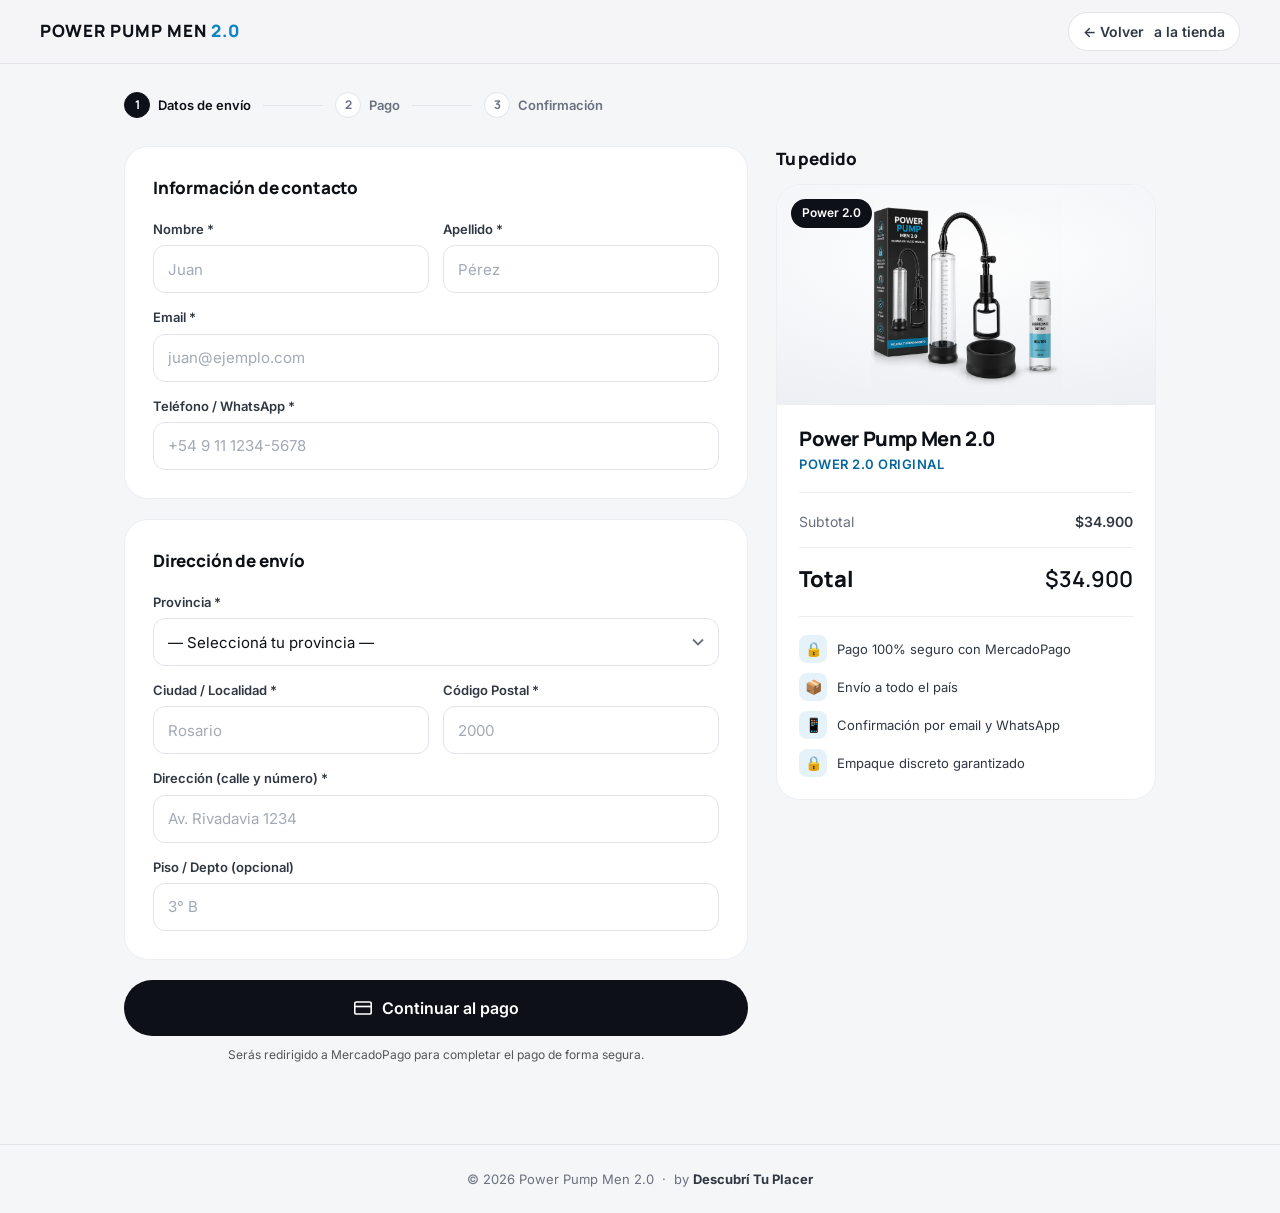
==== checkout.html @ a4ee66e0 "Nueva web Power Pump Men 2.0: diseño limpio con visor 3D - Landing rediseñada en estilo claro, con m" ====
<!DOCTYPE html>
<html lang="es">
<head>
  <meta charset="UTF-8">
  <meta name="viewport" content="width=device-width, initial-scale=1.0">
  <title>Checkout — Power Pump Men 2.0</title>
  <link rel="preconnect" href="https://fonts.googleapis.com">
  <link href="https://fonts.googleapis.com/css2?family=Inter:wght@400;500;600;700&family=Manrope:wght@600;700;800&display=swap" rel="stylesheet">
  <style>
    :root {
      --bg: #F5F6F8;
      --surface: #FFFFFF;
      --ink: #0D1117;
      --ink-2: #2F3742;
      --muted: #69717E;
      --line: #E1E4E9;
      --line-2: #ECEEF1;
      --accent: #0A84C6;
      --accent-ink: #06679C;
      --accent-soft: #E5F2FA;
      --error: #C62828;
      --font-head: 'Manrope', system-ui, -apple-system, 'Segoe UI', sans-serif;
      --font-body: 'Inter', system-ui, -apple-system, 'Segoe UI', sans-serif;
    }

    *, *::before, *::after { box-sizing: border-box; margin: 0; padding: 0; }

    body {
      background: var(--bg);
      color: var(--ink);
      font-family: var(--font-body);
      font-size: 15px;
      line-height: 1.55;
      min-height: 100vh;
      -webkit-font-smoothing: antialiased;
    }
    :focus-visible { outline: 2px solid var(--accent); outline-offset: 3px; }

    /* ── NAV ── */
    .ck-nav {
      background: rgba(245, 246, 248, .9);
      border-bottom: 1px solid var(--line);
      padding: 0 40px;
      height: 64px;
      display: flex;
      align-items: center;
      justify-content: space-between;
    }
    .ck-nav .brand {
      font-family: var(--font-head);
      font-size: 17px;
      font-weight: 800;
      letter-spacing: .06em;
      text-transform: uppercase;
      color: var(--ink);
      text-decoration: none;
    }
    .ck-nav .brand span { color: var(--accent); }
    .ck-nav .back-link {
      font-size: 14px;
      font-weight: 600;
      color: var(--ink-2);
      text-decoration: none;
      display: flex;
      align-items: center;
      gap: 6px;
      padding: 8px 14px;
      border: 1px solid var(--line);
      border-radius: 999px;
      background: var(--surface);
      transition: border-color .2s;
    }
    .ck-nav .back-link:hover { border-color: #C9CED6; }

    /* ── STEPS INDICATOR ── */
    .ck-steps {
      max-width: 1080px;
      margin: 0 auto;
      padding: 28px 24px 0;
      display: flex;
      align-items: center;
    }
    .step-item {
      display: flex;
      align-items: center;
      gap: 8px;
      font-size: 13px;
      font-weight: 600;
      color: var(--muted);
      white-space: nowrap;
    }
    .step-item.active { color: var(--ink); }
    .step-item.done { color: var(--accent-ink); }
    .step-num {
      width: 26px; height: 26px;
      border-radius: 50%;
      background: var(--surface);
      border: 1px solid var(--line);
      display: flex; align-items: center; justify-content: center;
      font-family: var(--font-head);
      font-size: 12px; font-weight: 700;
    }
    .step-item.active .step-num { background: var(--ink); border-color: var(--ink); color: #fff; }
    .step-item.done .step-num { border-color: var(--accent); color: var(--accent); }
    .step-sep {
      flex: 1; max-width: 60px;
      height: 1px; background: var(--line);
      margin: 0 12px;
    }

    /* ── LAYOUT ── */
    .ck-wrap {
      max-width: 1080px;
      margin: 0 auto;
      padding: 28px 24px 80px;
      display: grid;
      grid-template-columns: 1fr 380px;
      gap: 28px;
      align-items: start;
    }
    @media (max-width: 820px) {
      .ck-wrap { grid-template-columns: 1fr; }
      .ck-wrap .ck-sidebar { order: -1; position: static; }
      .ck-nav { padding: 0 16px; }
      .ck-steps { padding: 20px 16px 0; }
      .ck-wrap { padding: 20px 16px 64px; }
    }
    @media (max-width: 520px) {
      .ck-nav .brand { font-size: 15px; white-space: nowrap; }
      .ck-nav .back-link { white-space: nowrap; padding: 7px 12px; font-size: 13px; }
      .hide-sm { display: none; }
      .step-item { font-size: 12px; gap: 6px; }
      .step-num { width: 22px; height: 22px; font-size: 11px; }
      .step-sep { min-width: 10px; margin: 0 8px; }
    }

    /* ── SECTION TITLES ── */
    .sec-label {
      font-family: var(--font-head);
      font-size: 17px;
      font-weight: 800;
      letter-spacing: -0.01em;
      color: var(--ink);
      margin-bottom: 18px;
    }

    /* ── PRODUCT SUMMARY CARD ── */
    .ck-sidebar { position: sticky; top: 24px; }
    .prod-card {
      background: var(--surface);
      border: 1px solid var(--line-2);
      border-radius: 24px;
      overflow: hidden;
    }
    .prod-card-img {
      width: 100%;
      height: 220px;
      overflow: hidden;
      background: radial-gradient(120% 90% at 50% 32%, #FFFFFF 0%, #F2F4F7 60%, #E9ECF1 100%);
      position: relative;
      border-bottom: 1px solid var(--line-2);
    }
    .prod-card-img img { width: 100%; height: 100%; object-fit: contain; padding: 14px; mix-blend-mode: multiply; }
    .prod-card-img .kit-badge {
      position: absolute;
      top: 14px; left: 14px;
      background: var(--ink);
      color: #fff;
      font-size: 12px; font-weight: 600;
      padding: 5px 11px;
      border-radius: 999px;
    }
    .prod-card-body { padding: 22px; }
    .prod-card-name {
      font-family: var(--font-head);
      font-size: 20px; font-weight: 800;
      letter-spacing: -0.02em;
      color: var(--ink);
      line-height: 1.15;
    }
    .prod-card-variant {
      font-size: 13px; font-weight: 600;
      letter-spacing: .04em; text-transform: uppercase;
      color: var(--accent-ink);
      margin-top: 4px;
    }
    .prod-card-divider { border: none; border-top: 1px solid var(--line-2); margin: 18px 0; }
    .price-row {
      display: flex;
      justify-content: space-between;
      align-items: center;
      margin-bottom: 8px;
      font-size: 14px;
      color: var(--muted);
    }
    .price-row.total {
      font-family: var(--font-head);
      font-size: 22px;
      font-weight: 800;
      color: var(--ink);
      margin-top: 14px;
      padding-top: 14px;
      border-top: 1px solid var(--line-2);
    }
    .price-row .val { color: var(--ink-2); font-weight: 600; }
    .price-row.total .val { color: var(--ink); }
    #shipping-line { display: none; }

    /* Security badges */
    .trust-badges {
      margin-top: 20px;
      padding-top: 18px;
      border-top: 1px solid var(--line-2);
      display: flex;
      flex-direction: column;
      gap: 10px;
    }
    .trust-badge { display: flex; align-items: center; gap: 10px; font-size: 13px; color: var(--ink-2); }
    .trust-badge .ico {
      width: 28px; height: 28px; border-radius: 8px; flex: none;
      display: grid; place-items: center;
      background: var(--accent-soft); font-size: 14px;
    }

    /* ── FORM PANEL ── */
    .ck-main { display: flex; flex-direction: column; gap: 20px; }
    .ck-panel {
      background: var(--surface);
      border: 1px solid var(--line-2);
      border-radius: 24px;
      padding: 28px;
    }
    @media (max-width: 500px) { .ck-panel { padding: 22px 18px; border-radius: 20px; } }

    .form-grid { display: grid; grid-template-columns: 1fr 1fr; gap: 14px; }
    .form-grid .full { grid-column: 1 / -1; }
    @media (max-width: 500px) {
      .form-grid { grid-template-columns: 1fr; }
      .form-grid .full { grid-column: 1; }
    }

    .field { display: flex; flex-direction: column; gap: 6px; }
    .field label { font-size: 13px; font-weight: 600; color: var(--ink-2); }
    .field input,
    .field select {
      background: var(--surface);
      border: 1px solid var(--line);
      border-radius: 12px;
      color: var(--ink);
      font-family: var(--font-body);
      font-size: 15px;
      height: 48px;
      padding: 0 14px;
      outline: none;
      transition: border-color .2s, box-shadow .2s;
      -webkit-appearance: none;
      appearance: none;
    }
    .field input::placeholder { color: #A3AAB5; }
    .field input:focus,
    .field select:focus {
      border-color: var(--accent);
      box-shadow: 0 0 0 4px rgba(10, 132, 198, .12);
    }
    .field select {
      background-image: url("data:image/svg+xml,%3Csvg xmlns='http://www.w3.org/2000/svg' width='12' height='8' viewBox='0 0 12 8'%3E%3Cpath fill='none' stroke='%2369717E' stroke-width='1.8' d='M1 1.5l5 5 5-5'/%3E%3C/svg%3E");
      background-repeat: no-repeat;
      background-position: right 14px center;
      padding-right: 38px;
      cursor: pointer;
    }
    .field select option { background: #fff; color: var(--ink); }

    /* Shipping cost display */
    .shipping-info {
      margin-top: 16px;
      padding: 14px 16px;
      background: var(--bg);
      border: 1px solid var(--line-2);
      border-radius: 14px;
      display: none;
    }
    .shipping-info.show { display: flex; align-items: center; justify-content: space-between; gap: 12px; }
    .ship-label { font-size: 13px; font-weight: 600; color: var(--ink-2); }
    .ship-amount { font-family: var(--font-head); font-size: 18px; font-weight: 800; color: var(--ink); }

    /* ── PAY BUTTON ── */
    .btn-pay {
      width: 100%;
      height: 56px;
      padding: 0 28px;
      background: var(--ink);
      border: none;
      border-radius: 999px;
      color: #fff;
      font-family: var(--font-body);
      font-size: 16px;
      font-weight: 600;
      cursor: pointer;
      transition: background .2s, transform .15s, box-shadow .2s;
      display: flex;
      align-items: center;
      justify-content: center;
      gap: 10px;
    }
    .btn-pay:hover { background: #262D38; transform: translateY(-1px); box-shadow: 0 10px 24px rgba(13, 17, 23, .18); }
    .btn-pay:active { transform: scale(0.99); }
    .btn-pay:disabled { background: #8A919C; cursor: not-allowed; transform: none; box-shadow: none; }

    /* ── SUCCESS STATE ── */
    #success-overlay {
      display: none;
      position: fixed;
      inset: 0;
      background: rgba(13, 17, 23, .55);
      -webkit-backdrop-filter: blur(4px);
      backdrop-filter: blur(4px);
      z-index: 999;
      align-items: center;
      justify-content: center;
      padding: 16px;
    }
    #success-overlay.show { display: flex; }
    .success-box {
      background: var(--surface);
      border-radius: 28px;
      padding: 48px 40px;
      max-width: 480px;
      text-align: center;
      box-shadow: 0 30px 80px rgba(13, 17, 23, .3);
    }
    .success-icon { font-size: 52px; margin-bottom: 16px; display: block; }
    .success-box h2 {
      font-family: var(--font-head);
      font-size: 30px; font-weight: 800;
      letter-spacing: -0.02em;
      color: var(--ink);
      margin-bottom: 10px;
    }
    .success-box p { color: var(--muted); font-size: 15px; line-height: 1.65; margin-bottom: 26px; }
    .success-box .mp-btn {
      display: inline-flex;
      align-items: center;
      height: 52px;
      background: #009EE3;
      color: #fff;
      font-size: 15px; font-weight: 600;
      text-decoration: none;
      padding: 0 30px;
      border-radius: 999px;
      transition: background .2s;
    }
    .success-box .mp-btn:hover { background: #0086C3; }

    /* ── FOOTER ── */
    .ck-footer {
      border-top: 1px solid var(--line);
      padding: 24px 40px;
      text-align: center;
      font-size: 13px;
      color: var(--muted);
    }
    .ck-footer strong { color: var(--ink-2) !important; }
    .ck-footer a { color: var(--muted); text-decoration: none; }

    /* ── VALIDATION ── */
    .field input.invalid,
    .field select.invalid { border-color: var(--error) !important; }
    .field-error { font-size: 12px; color: var(--error); display: none; }
    .field-error.show { display: block; }
  </style>
</head>
<body>

<!-- NAV -->
<nav class="ck-nav">
  <a href="index.html" class="brand">Power Pump Men <span>2.0</span></a>
  <a href="index.html" class="back-link">&#8592; Volver<span class="hide-sm">&nbsp;a la tienda</span></a>
</nav>

<!-- STEPS -->
<div class="ck-steps">
  <div class="step-item active">
    <div class="step-num">1</div>
    Datos de envío
  </div>
  <div class="step-sep"></div>
  <div class="step-item" id="step2">
    <div class="step-num">2</div>
    Pago
  </div>
  <div class="step-sep"></div>
  <div class="step-item" id="step3">
    <div class="step-num">3</div>
    Confirmación
  </div>
</div>

<!-- MAIN LAYOUT -->
<div class="ck-wrap">

  <!-- LEFT: FORM -->
  <div class="ck-main">

    <!-- CONTACT -->
    <div class="ck-panel">
      <div class="sec-label">Información de contacto</div>
      <form id="ck-form" novalidate>
        <!-- Hidden fields for FormSubmit.co -->
        <input type="hidden" name="_subject" id="fld-subject" value="Nueva compra — Power Pump Men 2.0">
        <input type="hidden" name="_template" value="table">
        <input type="hidden" name="_captcha" value="false">
        <input type="hidden" name="_autoresponse" id="fld-autoresponse" value="¡Felicitaciones por tu compra! Tu pedido de Power Pump Men 2.0 fue recibido. Nos pondremos en contacto para coordinar el envío. ¡Gracias por confiar en nosotros!">
        <input type="hidden" name="Producto" id="fld-producto" value="">
        <input type="hidden" name="Precio_producto" id="fld-precio" value="">
        <input type="hidden" name="Costo_envio" id="fld-envio-hidden" value="">
        <input type="hidden" name="Total" id="fld-total-hidden" value="">

        <div class="form-grid">
          <div class="field">
            <label for="f-nombre">Nombre *</label>
            <input type="text" id="f-nombre" name="Nombre" placeholder="Juan" autocomplete="given-name" required>
            <span class="field-error" id="err-nombre">Ingresá tu nombre</span>
          </div>
          <div class="field">
            <label for="f-apellido">Apellido *</label>
            <input type="text" id="f-apellido" name="Apellido" placeholder="Pérez" autocomplete="family-name" required>
            <span class="field-error" id="err-apellido">Ingresá tu apellido</span>
          </div>
          <div class="field full">
            <label for="f-email">Email *</label>
            <input type="email" id="f-email" name="email" placeholder="juan@ejemplo.com" autocomplete="email" required>
            <span class="field-error" id="err-email">Ingresá un email válido</span>
          </div>
          <div class="field full">
            <label for="f-tel">Teléfono / WhatsApp *</label>
            <input type="tel" id="f-tel" name="Telefono" placeholder="+54 9 11 1234-5678" autocomplete="tel" required>
            <span class="field-error" id="err-tel">Ingresá tu teléfono</span>
          </div>
        </div>
      </form>
    </div>

    <!-- SHIPPING -->
    <div class="ck-panel">
      <div class="sec-label">Dirección de envío</div>
      <div class="form-grid">
        <div class="field full">
          <label for="f-provincia">Provincia *</label>
          <select id="f-provincia" name="Provincia" required form="ck-form">
            <option value="">— Seleccioná tu provincia —</option>
            <option value="CABA" data-cost="2500">Ciudad de Buenos Aires (CABA)</option>
            <option value="GBA" data-cost="3000">Gran Buenos Aires (GBA)</option>
            <option value="Buenos Aires Interior" data-cost="3800">Buenos Aires (interior)</option>
            <option value="Córdoba" data-cost="4000">Córdoba</option>
            <option value="Santa Fe" data-cost="4000">Santa Fe</option>
            <option value="Entre Ríos" data-cost="4200">Entre Ríos</option>
            <option value="Mendoza" data-cost="4500">Mendoza</option>
            <option value="San Luis" data-cost="4500">San Luis</option>
            <option value="La Pampa" data-cost="4500">La Pampa</option>
            <option value="Misiones" data-cost="4800">Misiones</option>
            <option value="Corrientes" data-cost="4800">Corrientes</option>
            <option value="Chaco" data-cost="4800">Chaco</option>
            <option value="Formosa" data-cost="4800">Formosa</option>
            <option value="Tucumán" data-cost="4800">Tucumán</option>
            <option value="Salta" data-cost="5000">Salta</option>
            <option value="Jujuy" data-cost="5000">Jujuy</option>
            <option value="Santiago del Estero" data-cost="5000">Santiago del Estero</option>
            <option value="Catamarca" data-cost="5200">Catamarca</option>
            <option value="La Rioja" data-cost="5200">La Rioja</option>
            <option value="San Juan" data-cost="5200">San Juan</option>
            <option value="Neuquén" data-cost="5500">Neuquén</option>
            <option value="Río Negro" data-cost="5500">Río Negro</option>
            <option value="Chubut" data-cost="6000">Chubut</option>
            <option value="Santa Cruz" data-cost="6500">Santa Cruz</option>
            <option value="Tierra del Fuego" data-cost="7000">Tierra del Fuego</option>
          </select>
          <span class="field-error" id="err-provincia">Seleccioná tu provincia</span>
        </div>

        <div class="field">
          <label for="f-ciudad">Ciudad / Localidad *</label>
          <input type="text" id="f-ciudad" name="Ciudad" placeholder="Rosario" required form="ck-form">
          <span class="field-error" id="err-ciudad">Ingresá tu ciudad</span>
        </div>
        <div class="field">
          <label for="f-cp">Código Postal *</label>
          <input type="text" id="f-cp" name="Codigo_postal" placeholder="2000" required form="ck-form">
          <span class="field-error" id="err-cp">Ingresá tu CP</span>
        </div>
        <div class="field full">
          <label for="f-dir">Dirección (calle y número) *</label>
          <input type="text" id="f-dir" name="Direccion" placeholder="Av. Rivadavia 1234" required form="ck-form">
          <span class="field-error" id="err-dir">Ingresá tu dirección</span>
        </div>
        <div class="field full">
          <label for="f-piso">Piso / Depto (opcional)</label>
          <input type="text" id="f-piso" name="Piso_depto" placeholder="3° B" form="ck-form">
        </div>
      </div>

      <div class="shipping-info" id="shipping-info">
        <div>
          <div class="ship-label">Costo de envío estimado</div>
          <div style="font-size:11px;color:#555;margin-top:2px;">Andreani / Correo Argentino</div>
        </div>
        <div class="ship-amount" id="shipping-display">$0</div>
      </div>
    </div>

    <!-- SUBMIT BUTTON -->
    <button type="submit" class="btn-pay" id="btn-pay" form="ck-form">
      <svg width="18" height="18" viewBox="0 0 24 24" fill="none" stroke="currentColor" stroke-width="2.2"><rect x="1" y="4" width="22" height="16" rx="2"/><line x1="1" y1="10" x2="23" y2="10"/></svg>
      Continuar al pago
    </button>

    <p style="text-align:center;font-size:12px;color:#555;margin-top:-10px;">
      Serás redirigido a MercadoPago para completar el pago de forma segura.
    </p>

  </div><!-- /ck-main -->

  <!-- RIGHT: PRODUCT SUMMARY -->
  <div class="ck-sidebar">
    <div class="sec-label" style="margin-bottom:12px;">Tu pedido</div>
    <div class="prod-card">
      <div class="prod-card-img">
        <img src="" alt="Power Pump Men 2.0" id="prod-img">
        <div class="kit-badge" id="prod-badge">KIT</div>
      </div>
      <div class="prod-card-body">
        <div class="prod-card-name">Power Pump Men 2.0</div>
        <div class="prod-card-variant" id="prod-variant">—</div>
        <hr class="prod-card-divider">
        <div class="price-row">
          <span>Subtotal</span>
          <span class="val" id="sum-sub">$0</span>
        </div>
        <div class="price-row" id="shipping-line">
          <span>Envío</span>
          <span class="val" id="sum-ship">$0</span>
        </div>
        <div class="price-row total">
          <span>Total</span>
          <span class="val" id="sum-total">$0</span>
        </div>

        <div class="trust-badges">
          <div class="trust-badge">
            <span class="ico">&#128274;</span>
            <span>Pago 100% seguro con MercadoPago</span>
          </div>
          <div class="trust-badge">
            <span class="ico">&#128230;</span>
            <span>Envío a todo el país</span>
          </div>
          <div class="trust-badge">
            <span class="ico">&#128241;</span>
            <span>Confirmación por email y WhatsApp</span>
          </div>
          <div class="trust-badge">
            <span class="ico">&#128274;</span>
            <span>Empaque discreto garantizado</span>
          </div>
        </div>
      </div>
    </div>
  </div><!-- /ck-sidebar -->

</div><!-- /ck-wrap -->

<!-- SUCCESS OVERLAY -->
<div id="success-overlay">
  <div class="success-box">
    <span class="success-icon">&#127881;</span>
    <h2>¡Pedido recibido!</h2>
    <p>
      Tus datos fueron enviados correctamente.<br>
      Vas a recibir un email de confirmación en breve.<br><br>
      Hacé clic en el botón para completar tu pago de forma segura con MercadoPago.
    </p>
    <a href="#" class="mp-btn" id="mp-pay-link" target="_blank" rel="noopener">
      Pagar con MercadoPago &#8594;
    </a>
    <p style="margin-top:18px;font-size:11px;color:#555;">
      También podés continuar en esta misma ventana. Tu pedido ya está registrado.
    </p>
  </div>
</div>

<!-- FOOTER -->
<footer class="ck-footer">
  &copy; 2026 Power Pump Men 2.0 &nbsp;·&nbsp; by <strong style="color:#888;">Descubrí Tu Placer</strong>
</footer>

<script>
(function(){
  /* ──────────────────────────────────
     CONFIGURACIÓN — editá estos valores
  ─────────────────────────────────── */
  var CFG = {
    mpLinks: {
      starter: 'https://mpago.li/2tA4oQC',
      power:   'https://mpago.la/131Wowe',
      elite:   'https://mpago.la/1MA8KFB'
    },
    /* FormSubmit.co — reemplazá con tu email de admin o dejá el de Rodi */
    formsubmitEmail: 'administracion@gruporodi.com.ar'
  };

  /* ──────────────────────────────────
     PRODUCTOS
  ─────────────────────────────────── */
  var PRODS = {
    starter: {
      id: 'starter',
      name: 'POWER PUMP MEN 2.0',
      variant: 'KIT STARTER',
      badge: 'Kit Starter',
      price: 24900,
      img: 'img/kit-starter-2.webp'
    },
    power: {
      id: 'power',
      name: 'POWER PUMP MEN 2.0',
      variant: 'POWER 2.0 ORIGINAL',
      badge: 'Power 2.0',
      price: 34900,
      img: 'img/kit-power-2.webp'
    },
    elite: {
      id: 'elite',
      name: 'POWER PUMP MEN 2.0',
      variant: 'ELITE BUNDLE',
      badge: 'Elite Bundle',
      price: 54900,
      img: 'img/kit-elite-2.webp'
    }
  };

  /* ──────────────────────────────────
     LEER ?kit= DE LA URL
  ─────────────────────────────────── */
  function getKit() {
    var p = new URLSearchParams(window.location.search);
    var k = (p.get('kit') || '').toLowerCase();
    return PRODS[k] ? k : 'power';
  }

  var kitId = getKit();
  var prod  = PRODS[kitId];
  var shippingCost = 0;

  /* ──────────────────────────────────
     POBLAR RESUMEN DE PRODUCTO
  ─────────────────────────────────── */
  document.getElementById('prod-img').src       = prod.img;
  document.getElementById('prod-img').alt       = prod.variant;
  document.getElementById('prod-badge').textContent = prod.badge;
  document.getElementById('prod-variant').textContent = prod.variant;
  document.getElementById('sum-sub').textContent  = fmt(prod.price);
  document.getElementById('sum-total').textContent = fmt(prod.price);

  /* Hidden fields */
  document.getElementById('fld-producto').value = prod.name + ' — ' + prod.variant;
  document.getElementById('fld-precio').value   = fmt(prod.price);
  document.getElementById('fld-autoresponse').value =
    '¡Felicitaciones por tu compra, ' + '!\\n\\n' +
    'Tu pedido de ' + prod.name + ' — ' + prod.variant + ' fue recibido con éxito.\\n' +
    'Precio del producto: ' + fmt(prod.price) + '\\n\\n' +
    'Nos pondremos en contacto a la brevedad para coordinar el envío.\\n\\n' +
    'Equipo Descubrí Tu Placer';

  /* ──────────────────────────────────
     SELECTOR DE PROVINCIA → COSTO DE ENVÍO
  ─────────────────────────────────── */
  var selProv = document.getElementById('f-provincia');
  selProv.addEventListener('change', function(){
    var opt = selProv.options[selProv.selectedIndex];
    shippingCost = parseInt(opt.getAttribute('data-cost') || '0', 10);
    if (shippingCost > 0) {
      document.getElementById('shipping-info').classList.add('show');
      document.getElementById('shipping-display').textContent = fmt(shippingCost);
      document.getElementById('shipping-line').style.display  = 'flex';
      document.getElementById('sum-ship').textContent = fmt(shippingCost);
      document.getElementById('fld-envio-hidden').value = fmt(shippingCost);
    } else {
      document.getElementById('shipping-info').classList.remove('show');
      document.getElementById('shipping-line').style.display = 'none';
      shippingCost = 0;
    }
    updateTotal();
  });

  function updateTotal() {
    var total = prod.price + shippingCost;
    document.getElementById('sum-total').textContent = fmt(total);
    document.getElementById('fld-total-hidden').value = fmt(total);
    document.getElementById('fld-subject').value =
      'Nueva compra — ' + prod.variant + ' — Total: ' + fmt(total);
  }

  /* ──────────────────────────────────
     FORMATO MONEDA
  ─────────────────────────────────── */
  function fmt(n) {
    return '$' + n.toLocaleString('es-AR');
  }

  /* ──────────────────────────────────
     VALIDACIÓN
  ─────────────────────────────────── */
  function validateField(id, errId, validator) {
    var el  = document.getElementById(id);
    var err = document.getElementById(errId);
    var ok  = validator(el.value.trim());
    el.classList.toggle('invalid', !ok);
    err.classList.toggle('show', !ok);
    return ok;
  }

  function validateAll() {
    var ok = true;
    ok = validateField('f-nombre',   'err-nombre',   function(v){ return v.length > 0; }) && ok;
    ok = validateField('f-apellido', 'err-apellido', function(v){ return v.length > 0; }) && ok;
    ok = validateField('f-email',    'err-email',    function(v){ return /^[^\s@]+@[^\s@]+\.[^\s@]+$/.test(v); }) && ok;
    ok = validateField('f-tel',      'err-tel',      function(v){ return v.length >= 8; }) && ok;
    ok = validateField('f-provincia','err-provincia',function(v){ return v.length > 0; }) && ok;
    ok = validateField('f-ciudad',   'err-ciudad',   function(v){ return v.length > 0; }) && ok;
    ok = validateField('f-cp',       'err-cp',       function(v){ return v.length >= 3; }) && ok;
    ok = validateField('f-dir',      'err-dir',      function(v){ return v.length > 0; }) && ok;
    return ok;
  }

  /* ──────────────────────────────────
     SUBMIT → FORMSUBMIT.CO
  ─────────────────────────────────── */
  var form   = document.getElementById('ck-form');
  var btnPay = document.getElementById('btn-pay');

  form.addEventListener('submit', function(e){
    e.preventDefault();

    /* Update autoresponse with buyer name */
    var nombre = document.getElementById('f-nombre').value.trim();
    var email  = document.getElementById('f-email').value.trim();
    document.getElementById('fld-autoresponse').value =
      '¡Felicitaciones por tu compra, ' + nombre + '! \n\n' +
      'Tu pedido de ' + prod.name + ' — ' + prod.variant + ' fue recibido con éxito.\n' +
      'Precio del producto: ' + fmt(prod.price) + '\n' +
      (shippingCost > 0 ? 'Costo de envío: ' + fmt(shippingCost) + '\n' : '') +
      'Total: ' + fmt(prod.price + shippingCost) + '\n\n' +
      'Nos pondremos en contacto a la brevedad para coordinar el envío.\n' +
      '¡Muchas gracias por confiar en nosotros!\n\n' +
      '— Equipo Descubrí Tu Placer';

    if (!validateAll()) {
      /* Scroll to first error */
      var firstInvalid = form.querySelector('.invalid');
      if (firstInvalid) firstInvalid.scrollIntoView({ behavior: 'smooth', block: 'center' });
      return;
    }

    btnPay.disabled = true;
    btnPay.innerHTML = '<svg width="18" height="18" viewBox="0 0 24 24" fill="none" stroke="currentColor" stroke-width="2.2"><circle cx="12" cy="12" r="10"/><polyline points="12 6 12 12 16 14"/></svg> Enviando...';

    /* Build FormData from form + extra fields */
    var fd = new FormData(form);

    /* Agregar dirección completa como un campo */
    var piso = document.getElementById('f-piso').value.trim();
    var dirCompleta = document.getElementById('f-dir').value.trim() +
      (piso ? ', ' + piso : '') + ', ' +
      document.getElementById('f-ciudad').value.trim() + ', ' +
      selProv.options[selProv.selectedIndex].text + ' — CP ' +
      document.getElementById('f-cp').value.trim();
    fd.append('Direccion_completa', dirCompleta);

    /* FormSubmit.co endpoint */
    var endpoint = 'https://formsubmit.co/' + CFG.formsubmitEmail;

    fetch(endpoint, {
      method: 'POST',
      body: fd,
      headers: { 'Accept': 'application/json' }
    })
    .then(function(r){ return r.json(); })
    .then(function(data){
      showSuccess();
    })
    .catch(function(err){
      /* Incluso si falla el fetch, mostrar éxito (puede ser CORS en local) */
      console.warn('FormSubmit fetch error (puede ser normal en localhost):', err);
      showSuccess();
    });
  });

  function showSuccess() {
    /* Actualizar step indicators */
    document.getElementById('step2').classList.add('active');
    document.getElementById('step3').classList.add('active');

    /* Configurar link de MercadoPago */
    var mpUrl = CFG.mpLinks[kitId];
    document.getElementById('mp-pay-link').href = mpUrl;

    /* Mostrar overlay */
    document.getElementById('success-overlay').classList.add('show');

    /* Scroll al top */
    window.scrollTo(0, 0);
  }

})();
</script>
</body>
</html>
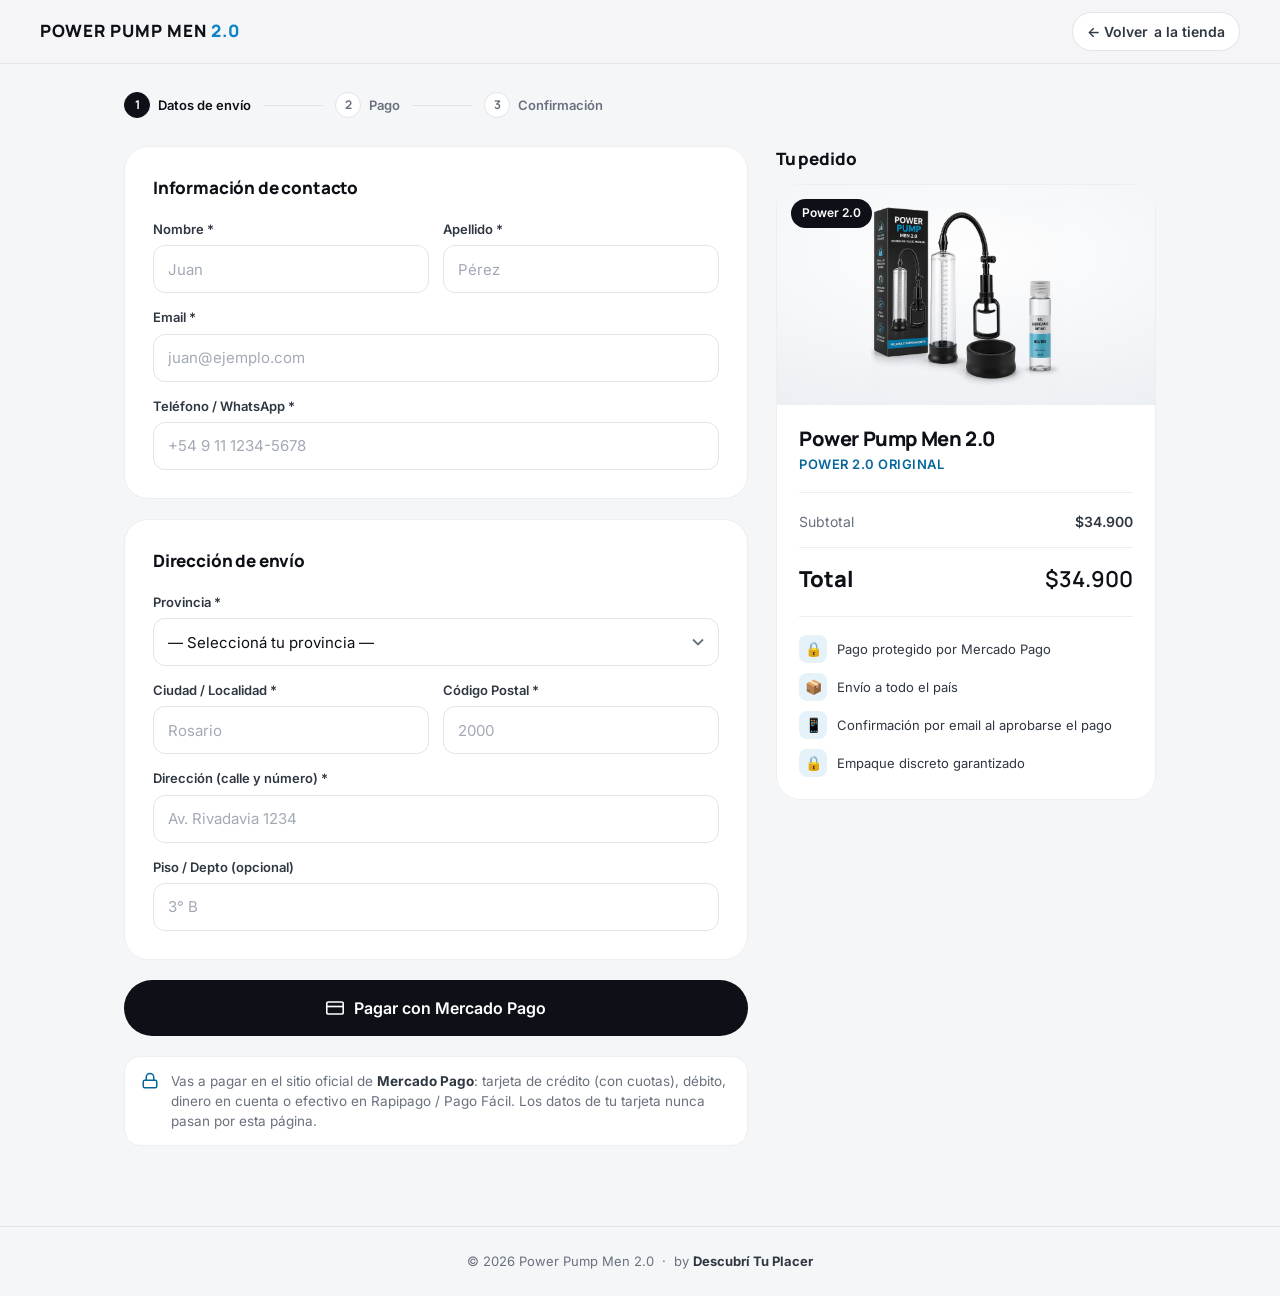
==== commit 29981a76: "Pagos seguros con Mercado Pago Checkout Pro Los links de pago fijos estaban dados de baja. Ahora el " ====
--- a/checkout.html
+++ b/checkout.html
@@ -352,6 +352,27 @@
     }
     .success-box .mp-btn:hover { background: #0086C3; }
 
+    .spinner {
+      display: block; width: 40px; height: 40px; margin: 0 auto 18px; border-radius: 50%;
+      border: 3px solid var(--line); border-top-color: #009EE3;
+      animation: ck-spin .8s linear infinite;
+    }
+    @keyframes ck-spin { to { transform: rotate(360deg); } }
+
+    /* ── AVISOS DE PAGO ── */
+    .hp { position: absolute; left: -9999px; width: 1px; height: 1px; overflow: hidden; }
+    .form-alert {
+      background: #FDECEC; color: #8E1B1B; border: 1px solid #F5C2C2;
+      border-radius: 14px; padding: 14px 16px; font-size: 14px; font-weight: 500;
+    }
+    .pay-note {
+      display: flex; gap: 12px; align-items: flex-start;
+      background: var(--surface); border: 1px solid var(--line-2); border-radius: 16px;
+      padding: 14px 16px; color: var(--muted); font-size: 13.5px; line-height: 1.5;
+    }
+    .pay-note svg { flex: none; color: var(--accent-ink); margin-top: 1px; }
+    .pay-note strong { color: var(--ink-2); }
+
     /* ── FOOTER ── */
     .ck-footer {
       border-top: 1px solid var(--line);
@@ -375,7 +396,7 @@
 <!-- NAV -->
 <nav class="ck-nav">
   <a href="index.html" class="brand">Power Pump Men <span>2.0</span></a>
-  <a href="index.html" class="back-link">&#8592; Volver<span class="hide-sm">&nbsp;a la tienda</span></a>
+  <a href="index.html" class="back-link">&#8592; Volver<span class="hide-sm">a la tienda</span></a>
 </nav>
 
 <!-- STEPS -->
@@ -406,15 +427,11 @@
     <div class="ck-panel">
       <div class="sec-label">Información de contacto</div>
       <form id="ck-form" novalidate>
-        <!-- Hidden fields for FormSubmit.co -->
-        <input type="hidden" name="_subject" id="fld-subject" value="Nueva compra — Power Pump Men 2.0">
-        <input type="hidden" name="_template" value="table">
-        <input type="hidden" name="_captcha" value="false">
-        <input type="hidden" name="_autoresponse" id="fld-autoresponse" value="¡Felicitaciones por tu compra! Tu pedido de Power Pump Men 2.0 fue recibido. Nos pondremos en contacto para coordinar el envío. ¡Gracias por confiar en nosotros!">
-        <input type="hidden" name="Producto" id="fld-producto" value="">
-        <input type="hidden" name="Precio_producto" id="fld-precio" value="">
-        <input type="hidden" name="Costo_envio" id="fld-envio-hidden" value="">
-        <input type="hidden" name="Total" id="fld-total-hidden" value="">
+        <!-- Campo trampa para bots: las personas no lo ven -->
+        <div class="hp" aria-hidden="true">
+          <label for="f-website">No completar</label>
+          <input type="text" id="f-website" name="website" tabindex="-1" autocomplete="off">
+        </div>
 
         <div class="form-grid">
           <div class="field">
@@ -511,12 +528,15 @@
     <!-- SUBMIT BUTTON -->
     <button type="submit" class="btn-pay" id="btn-pay" form="ck-form">
       <svg width="18" height="18" viewBox="0 0 24 24" fill="none" stroke="currentColor" stroke-width="2.2"><rect x="1" y="4" width="22" height="16" rx="2"/><line x1="1" y1="10" x2="23" y2="10"/></svg>
-      Continuar al pago
+      Pagar con Mercado Pago
     </button>
 
-    <p style="text-align:center;font-size:12px;color:#555;margin-top:-10px;">
-      Serás redirigido a MercadoPago para completar el pago de forma segura.
-    </p>
+    <div class="form-alert" id="form-alert" role="alert" hidden></div>
+
+    <div class="pay-note">
+      <svg width="18" height="18" viewBox="0 0 24 24" fill="none" stroke="currentColor" stroke-width="2" stroke-linecap="round" stroke-linejoin="round" aria-hidden="true"><rect x="3" y="11" width="18" height="10" rx="2"/><path d="M7 11V7a5 5 0 0 1 10 0v4"/></svg>
+      <p>Vas a pagar en el sitio oficial de <strong>Mercado Pago</strong>: tarjeta de crédito (con cuotas), débito, dinero en cuenta o efectivo en Rapipago / Pago Fácil. Los datos de tu tarjeta nunca pasan por esta página.</p>
+    </div>
 
   </div><!-- /ck-main -->
 
@@ -548,7 +568,7 @@
         <div class="trust-badges">
           <div class="trust-badge">
             <span class="ico">&#128274;</span>
-            <span>Pago 100% seguro con MercadoPago</span>
+            <span>Pago protegido por Mercado Pago</span>
           </div>
           <div class="trust-badge">
             <span class="ico">&#128230;</span>
@@ -556,7 +576,7 @@
           </div>
           <div class="trust-badge">
             <span class="ico">&#128241;</span>
-            <span>Confirmación por email y WhatsApp</span>
+            <span>Confirmación por email al aprobarse el pago</span>
           </div>
           <div class="trust-badge">
             <span class="ico">&#128274;</span>
@@ -569,22 +589,13 @@
 
 </div><!-- /ck-wrap -->
 
-<!-- SUCCESS OVERLAY -->
-<div id="success-overlay">
+<!-- REDIRECCIÓN A MERCADO PAGO -->
+<div id="success-overlay" role="status" aria-live="polite">
   <div class="success-box">
-    <span class="success-icon">&#127881;</span>
-    <h2>¡Pedido recibido!</h2>
-    <p>
-      Tus datos fueron enviados correctamente.<br>
-      Vas a recibir un email de confirmación en breve.<br><br>
-      Hacé clic en el botón para completar tu pago de forma segura con MercadoPago.
-    </p>
-    <a href="#" class="mp-btn" id="mp-pay-link" target="_blank" rel="noopener">
-      Pagar con MercadoPago &#8594;
-    </a>
-    <p style="margin-top:18px;font-size:11px;color:#555;">
-      También podés continuar en esta misma ventana. Tu pedido ya está registrado.
-    </p>
+    <span class="spinner" aria-hidden="true"></span>
+    <h2>Te llevamos a Mercado Pago…</h2>
+    <p>Tu pedido <strong id="order-ref">—</strong> quedó registrado. Completá el pago en Mercado Pago y vas a volver a esta tienda automáticamente.</p>
+    <a href="#" class="mp-btn" id="mp-pay-link">Ir a Mercado Pago &#8594;</a>
   </div>
 </div>
 
@@ -596,221 +607,176 @@
 <script>
 (function(){
   /* ──────────────────────────────────
-     CONFIGURACIÓN — editá estos valores
+     CONFIGURACIÓN
+     apiUrl: servidor de pagos en Railway (proyecto "power-pump-pagos").
+     El Access Token de Mercado Pago y el email de pedidos viven
+     en ese servidor, nunca en esta página.
   ─────────────────────────────────── */
   var CFG = {
-    mpLinks: {
-      starter: 'https://mpago.li/2tA4oQC',
-      power:   'https://mpago.la/131Wowe',
-      elite:   'https://mpago.la/1MA8KFB'
-    },
-    /* FormSubmit.co — reemplazá con tu email de admin o dejá el de Rodi */
-    formsubmitEmail: 'administracion@gruporodi.com.ar'
+    apiUrl: 'https://pagos-production-3dca.up.railway.app'
   };
 
   /* ──────────────────────────────────
-     PRODUCTOS
+     PRODUCTOS (solo para mostrar; el precio real lo calcula el servidor)
   ─────────────────────────────────── */
   var PRODS = {
-    starter: {
-      id: 'starter',
-      name: 'POWER PUMP MEN 2.0',
-      variant: 'KIT STARTER',
-      badge: 'Kit Starter',
-      price: 24900,
-      img: 'img/kit-starter-2.webp'
-    },
-    power: {
-      id: 'power',
-      name: 'POWER PUMP MEN 2.0',
-      variant: 'POWER 2.0 ORIGINAL',
-      badge: 'Power 2.0',
-      price: 34900,
-      img: 'img/kit-power-2.webp'
-    },
-    elite: {
-      id: 'elite',
-      name: 'POWER PUMP MEN 2.0',
-      variant: 'ELITE BUNDLE',
-      badge: 'Elite Bundle',
-      price: 54900,
-      img: 'img/kit-elite-2.webp'
-    }
+    starter: { name: 'POWER PUMP MEN 2.0', variant: 'KIT STARTER',        badge: 'Kit Starter',  price: 24900, img: 'img/kit-starter-2.webp' },
+    power:   { name: 'POWER PUMP MEN 2.0', variant: 'POWER 2.0 ORIGINAL', badge: 'Power 2.0',    price: 34900, img: 'img/kit-power-2.webp' },
+    elite:   { name: 'POWER PUMP MEN 2.0', variant: 'ELITE BUNDLE',       badge: 'Elite Bundle', price: 54900, img: 'img/kit-elite-2.webp' }
   };
 
-  /* ──────────────────────────────────
-     LEER ?kit= DE LA URL
-  ─────────────────────────────────── */
-  function getKit() {
-    var p = new URLSearchParams(window.location.search);
-    var k = (p.get('kit') || '').toLowerCase();
-    return PRODS[k] ? k : 'power';
-  }
-
-  var kitId = getKit();
-  var prod  = PRODS[kitId];
+  function $(id) { return document.getElementById(id); }
+  function fmt(n) { return '$' + n.toLocaleString('es-AR'); }
+
+  var p = new URLSearchParams(window.location.search);
+  var kitParam = (p.get('kit') || '').toLowerCase();
+  var kitId = PRODS[kitParam] ? kitParam : 'power';
+  var prod = PRODS[kitId];
   var shippingCost = 0;
 
-  /* ──────────────────────────────────
-     POBLAR RESUMEN DE PRODUCTO
-  ─────────────────────────────────── */
-  document.getElementById('prod-img').src       = prod.img;
-  document.getElementById('prod-img').alt       = prod.variant;
-  document.getElementById('prod-badge').textContent = prod.badge;
-  document.getElementById('prod-variant').textContent = prod.variant;
-  document.getElementById('sum-sub').textContent  = fmt(prod.price);
-  document.getElementById('sum-total').textContent = fmt(prod.price);
-
-  /* Hidden fields */
-  document.getElementById('fld-producto').value = prod.name + ' — ' + prod.variant;
-  document.getElementById('fld-precio').value   = fmt(prod.price);
-  document.getElementById('fld-autoresponse').value =
-    '¡Felicitaciones por tu compra, ' + '!\\n\\n' +
-    'Tu pedido de ' + prod.name + ' — ' + prod.variant + ' fue recibido con éxito.\\n' +
-    'Precio del producto: ' + fmt(prod.price) + '\\n\\n' +
-    'Nos pondremos en contacto a la brevedad para coordinar el envío.\\n\\n' +
-    'Equipo Descubrí Tu Placer';
-
-  /* ──────────────────────────────────
-     SELECTOR DE PROVINCIA → COSTO DE ENVÍO
-  ─────────────────────────────────── */
-  var selProv = document.getElementById('f-provincia');
-  selProv.addEventListener('change', function(){
+  /* Resumen del pedido */
+  $('prod-img').src = prod.img;
+  $('prod-img').alt = prod.variant;
+  $('prod-badge').textContent = prod.badge;
+  $('prod-variant').textContent = prod.variant;
+  $('sum-sub').textContent = fmt(prod.price);
+  $('sum-total').textContent = fmt(prod.price);
+
+  /* Provincia → costo de envío */
+  var selProv = $('f-provincia');
+  selProv.addEventListener('change', function () {
     var opt = selProv.options[selProv.selectedIndex];
     shippingCost = parseInt(opt.getAttribute('data-cost') || '0', 10);
-    if (shippingCost > 0) {
-      document.getElementById('shipping-info').classList.add('show');
-      document.getElementById('shipping-display').textContent = fmt(shippingCost);
-      document.getElementById('shipping-line').style.display  = 'flex';
-      document.getElementById('sum-ship').textContent = fmt(shippingCost);
-      document.getElementById('fld-envio-hidden').value = fmt(shippingCost);
-    } else {
-      document.getElementById('shipping-info').classList.remove('show');
-      document.getElementById('shipping-line').style.display = 'none';
-      shippingCost = 0;
-    }
-    updateTotal();
+    var has = shippingCost > 0;
+    $('shipping-info').classList.toggle('show', has);
+    $('shipping-line').style.display = has ? 'flex' : 'none';
+    if (has) {
+      $('shipping-display').textContent = fmt(shippingCost);
+      $('sum-ship').textContent = fmt(shippingCost);
+    }
+    $('sum-total').textContent = fmt(prod.price + shippingCost);
   });
 
-  function updateTotal() {
-    var total = prod.price + shippingCost;
-    document.getElementById('sum-total').textContent = fmt(total);
-    document.getElementById('fld-total-hidden').value = fmt(total);
-    document.getElementById('fld-subject').value =
-      'Nueva compra — ' + prod.variant + ' — Total: ' + fmt(total);
+  /* Validación */
+  var RULES = {
+    'f-nombre':    ['err-nombre',    function (v) { return v.length > 0; }],
+    'f-apellido':  ['err-apellido',  function (v) { return v.length > 0; }],
+    'f-email':     ['err-email',     function (v) { return /^[^\s@]+@[^\s@]+\.[^\s@]{2,}$/.test(v); }],
+    'f-tel':       ['err-tel',       function (v) { return /^[0-9+()\-\s]{8,30}$/.test(v); }],
+    'f-provincia': ['err-provincia', function (v) { return v.length > 0; }],
+    'f-ciudad':    ['err-ciudad',    function (v) { return v.length > 0; }],
+    'f-cp':        ['err-cp',        function (v) { return /^[A-Za-z0-9]{3,10}$/.test(v); }],
+    'f-dir':       ['err-dir',       function (v) { return v.length > 0; }]
+  };
+  var SERVER_FIELDS = { nombre: 'f-nombre', apellido: 'f-apellido', email: 'f-email', telefono: 'f-tel', provincia: 'f-provincia', ciudad: 'f-ciudad', cp: 'f-cp', direccion: 'f-dir' };
+
+  function markField(id, ok) {
+    $(id).classList.toggle('invalid', !ok);
+    $(RULES[id][0]).classList.toggle('show', !ok);
   }
-
-  /* ──────────────────────────────────
-     FORMATO MONEDA
-  ─────────────────────────────────── */
-  function fmt(n) {
-    return '$' + n.toLocaleString('es-AR');
-  }
-
-  /* ──────────────────────────────────
-     VALIDACIÓN
-  ─────────────────────────────────── */
-  function validateField(id, errId, validator) {
-    var el  = document.getElementById(id);
-    var err = document.getElementById(errId);
-    var ok  = validator(el.value.trim());
-    el.classList.toggle('invalid', !ok);
-    err.classList.toggle('show', !ok);
+  function validateAll() {
+    var ok = true;
+    Object.keys(RULES).forEach(function (id) {
+      var good = RULES[id][1]($(id).value.trim());
+      markField(id, good);
+      ok = ok && good;
+    });
     return ok;
   }
-
-  function validateAll() {
-    var ok = true;
-    ok = validateField('f-nombre',   'err-nombre',   function(v){ return v.length > 0; }) && ok;
-    ok = validateField('f-apellido', 'err-apellido', function(v){ return v.length > 0; }) && ok;
-    ok = validateField('f-email',    'err-email',    function(v){ return /^[^\s@]+@[^\s@]+\.[^\s@]+$/.test(v); }) && ok;
-    ok = validateField('f-tel',      'err-tel',      function(v){ return v.length >= 8; }) && ok;
-    ok = validateField('f-provincia','err-provincia',function(v){ return v.length > 0; }) && ok;
-    ok = validateField('f-ciudad',   'err-ciudad',   function(v){ return v.length > 0; }) && ok;
-    ok = validateField('f-cp',       'err-cp',       function(v){ return v.length >= 3; }) && ok;
-    ok = validateField('f-dir',      'err-dir',      function(v){ return v.length > 0; }) && ok;
-    return ok;
+  Object.keys(RULES).forEach(function (id) {
+    $(id).addEventListener('blur', function () { if ($(id).value.trim()) markField(id, RULES[id][1]($(id).value.trim())); });
+  });
+
+  function showAlert(msg) {
+    var a = $('form-alert');
+    a.textContent = msg;
+    a.hidden = !msg;
+    if (msg) a.scrollIntoView({ behavior: 'smooth', block: 'center' });
   }
 
-  /* ──────────────────────────────────
-     SUBMIT → FORMSUBMIT.CO
-  ─────────────────────────────────── */
-  var form   = document.getElementById('ck-form');
-  var btnPay = document.getElementById('btn-pay');
-
-  form.addEventListener('submit', function(e){
+  /* Envío → servidor de pagos → Mercado Pago */
+  var form = $('ck-form');
+  var btnPay = $('btn-pay');
+  var btnHtml = btnPay.innerHTML;
+  var busy = false;
+
+  function resetButton() {
+    busy = false;
+    btnPay.disabled = false;
+    btnPay.innerHTML = btnHtml;
+  }
+
+  form.addEventListener('submit', function (e) {
     e.preventDefault();
-
-    /* Update autoresponse with buyer name */
-    var nombre = document.getElementById('f-nombre').value.trim();
-    var email  = document.getElementById('f-email').value.trim();
-    document.getElementById('fld-autoresponse').value =
-      '¡Felicitaciones por tu compra, ' + nombre + '! \n\n' +
-      'Tu pedido de ' + prod.name + ' — ' + prod.variant + ' fue recibido con éxito.\n' +
-      'Precio del producto: ' + fmt(prod.price) + '\n' +
-      (shippingCost > 0 ? 'Costo de envío: ' + fmt(shippingCost) + '\n' : '') +
-      'Total: ' + fmt(prod.price + shippingCost) + '\n\n' +
-      'Nos pondremos en contacto a la brevedad para coordinar el envío.\n' +
-      '¡Muchas gracias por confiar en nosotros!\n\n' +
-      '— Equipo Descubrí Tu Placer';
-
+    if (busy) return;
+    showAlert('');
     if (!validateAll()) {
-      /* Scroll to first error */
-      var firstInvalid = form.querySelector('.invalid');
-      if (firstInvalid) firstInvalid.scrollIntoView({ behavior: 'smooth', block: 'center' });
+      var first = document.querySelector('.invalid');
+      if (first) first.scrollIntoView({ behavior: 'smooth', block: 'center' });
       return;
     }
 
+    busy = true;
     btnPay.disabled = true;
-    btnPay.innerHTML = '<svg width="18" height="18" viewBox="0 0 24 24" fill="none" stroke="currentColor" stroke-width="2.2"><circle cx="12" cy="12" r="10"/><polyline points="12 6 12 12 16 14"/></svg> Enviando...';
-
-    /* Build FormData from form + extra fields */
-    var fd = new FormData(form);
-
-    /* Agregar dirección completa como un campo */
-    var piso = document.getElementById('f-piso').value.trim();
-    var dirCompleta = document.getElementById('f-dir').value.trim() +
-      (piso ? ', ' + piso : '') + ', ' +
-      document.getElementById('f-ciudad').value.trim() + ', ' +
-      selProv.options[selProv.selectedIndex].text + ' — CP ' +
-      document.getElementById('f-cp').value.trim();
-    fd.append('Direccion_completa', dirCompleta);
-
-    /* FormSubmit.co endpoint */
-    var endpoint = 'https://formsubmit.co/' + CFG.formsubmitEmail;
-
-    fetch(endpoint, {
+    btnPay.textContent = 'Preparando el pago…';
+
+    var data = {
+      kit: kitId,
+      nombre: $('f-nombre').value.trim(),
+      apellido: $('f-apellido').value.trim(),
+      email: $('f-email').value.trim(),
+      telefono: $('f-tel').value.trim(),
+      provincia: selProv.value,
+      ciudad: $('f-ciudad').value.trim(),
+      cp: $('f-cp').value.trim(),
+      direccion: $('f-dir').value.trim(),
+      piso: $('f-piso').value.trim(),
+      website: $('f-website').value
+    };
+
+    var ctrl = 'AbortController' in window ? new AbortController() : null;
+    var timer = setTimeout(function () { if (ctrl) ctrl.abort(); }, 20000);
+
+    fetch(CFG.apiUrl + '/api/checkout', {
       method: 'POST',
-      body: fd,
-      headers: { 'Accept': 'application/json' }
+      headers: { 'Content-Type': 'application/json' },
+      body: JSON.stringify(data),
+      signal: ctrl ? ctrl.signal : undefined
     })
-    .then(function(r){ return r.json(); })
-    .then(function(data){
-      showSuccess();
+    .then(function (r) {
+      return r.json().catch(function () { return {}; }).then(function (j) { return { ok: r.ok, body: j || {} }; });
     })
-    .catch(function(err){
-      /* Incluso si falla el fetch, mostrar éxito (puede ser CORS en local) */
-      console.warn('FormSubmit fetch error (puede ser normal en localhost):', err);
-      showSuccess();
+    .then(function (res) {
+      clearTimeout(timer);
+      var url = res.body.url;
+      if (!res.ok || !url || url.indexOf('https://') !== 0) {
+        (res.body.fields || []).forEach(function (f) { if (SERVER_FIELDS[f]) markField(SERVER_FIELDS[f], false); });
+        throw new Error(res.body.error || 'No pudimos iniciar el pago.');
+      }
+      $('order-ref').textContent = res.body.ref || '—';
+      $('mp-pay-link').href = url;
+      $('success-overlay').classList.add('show');
+      $('step2').classList.add('active');
+      window.location.href = url;
+    })
+    .catch(function (err) {
+      clearTimeout(timer);
+      resetButton();
+      var msg;
+      if (err && err.name === 'AbortError') msg = 'El servidor de pagos tardó demasiado en responder. Probá de nuevo en unos segundos.';
+      else if (err && err.message && err.message !== 'Failed to fetch' && err.message.indexOf('NetworkError') === -1) msg = err.message;
+      else msg = 'No pudimos conectar con el servidor de pagos. Revisá tu conexión y probá de nuevo.';
+      showAlert(msg);
     });
   });
 
-  function showSuccess() {
-    /* Actualizar step indicators */
-    document.getElementById('step2').classList.add('active');
-    document.getElementById('step3').classList.add('active');
-
-    /* Configurar link de MercadoPago */
-    var mpUrl = CFG.mpLinks[kitId];
-    document.getElementById('mp-pay-link').href = mpUrl;
-
-    /* Mostrar overlay */
-    document.getElementById('success-overlay').classList.add('show');
-
-    /* Scroll al top */
-    window.scrollTo(0, 0);
-  }
-
+  /* Si el cliente vuelve atrás desde Mercado Pago, reactivar el botón */
+  window.addEventListener('pageshow', function (e) {
+    if (e.persisted) {
+      resetButton();
+      $('success-overlay').classList.remove('show');
+    }
+  });
 })();
 </script>
 </body>
